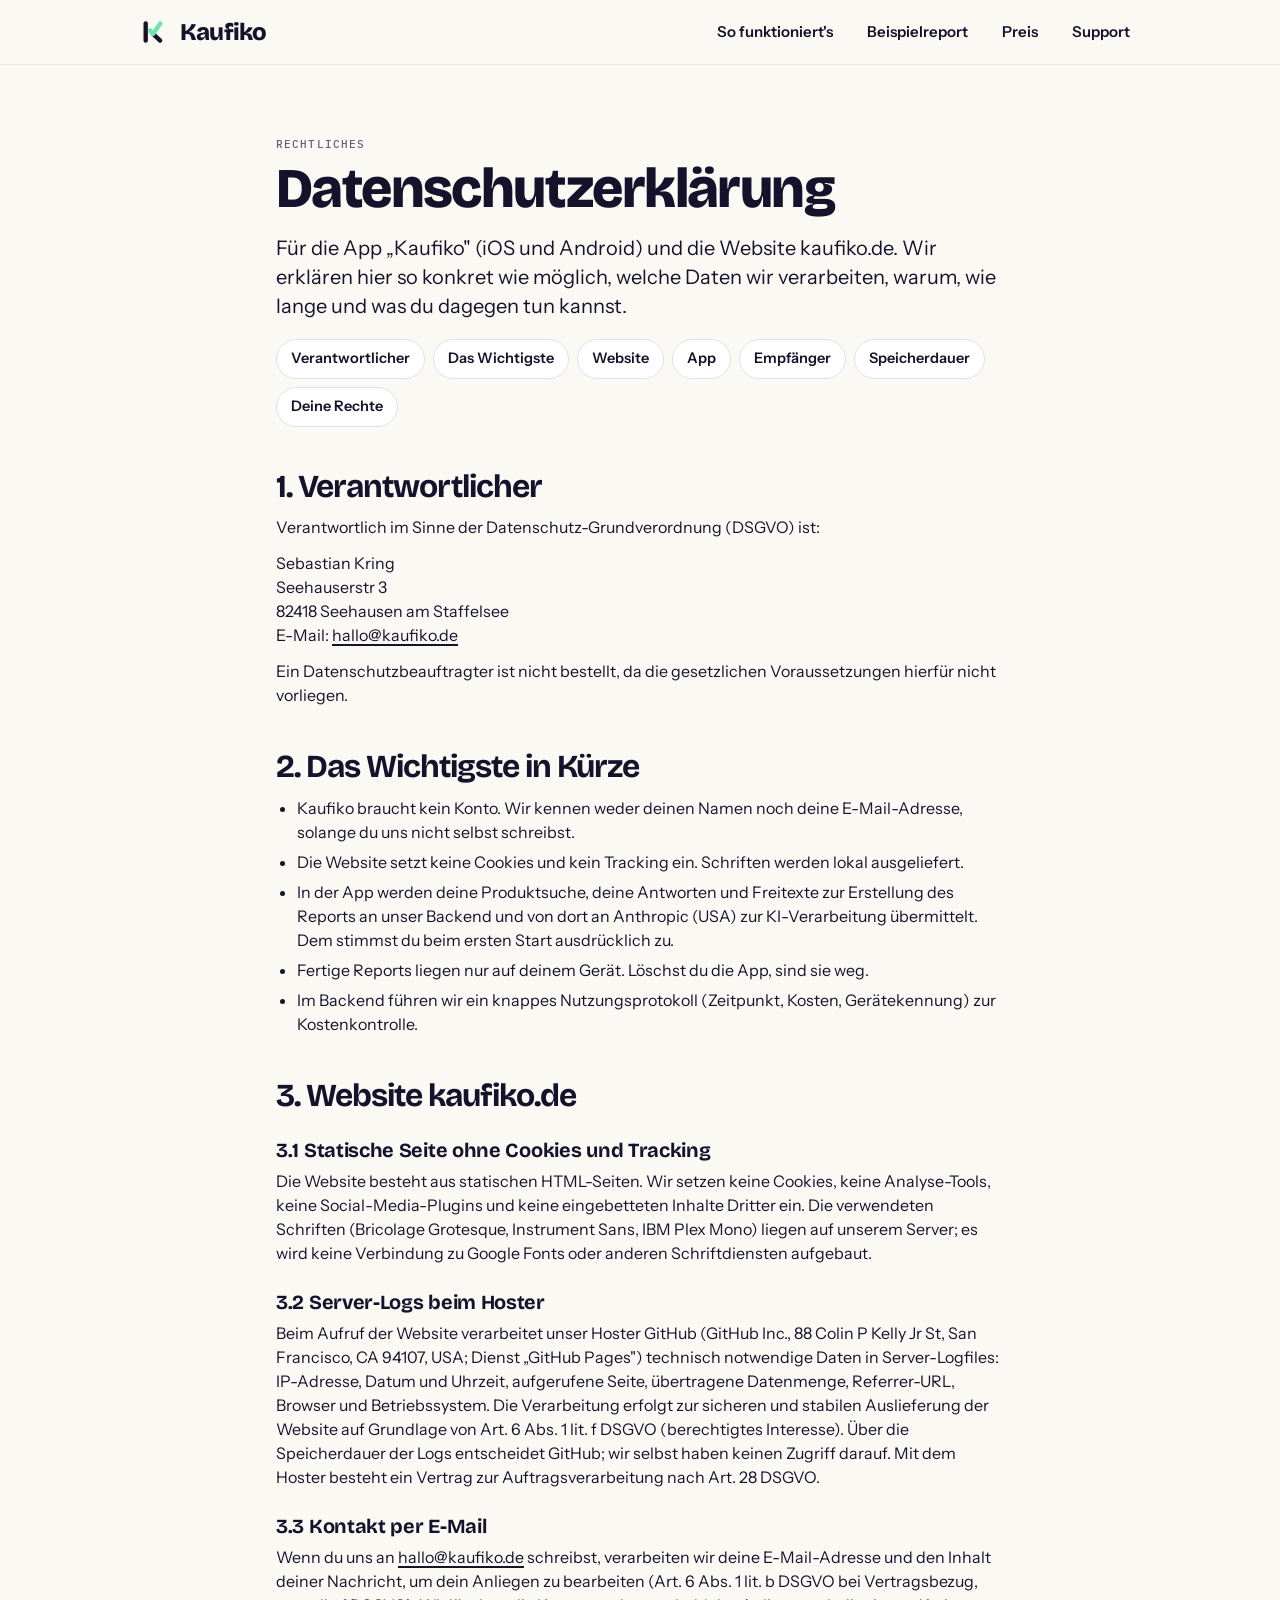
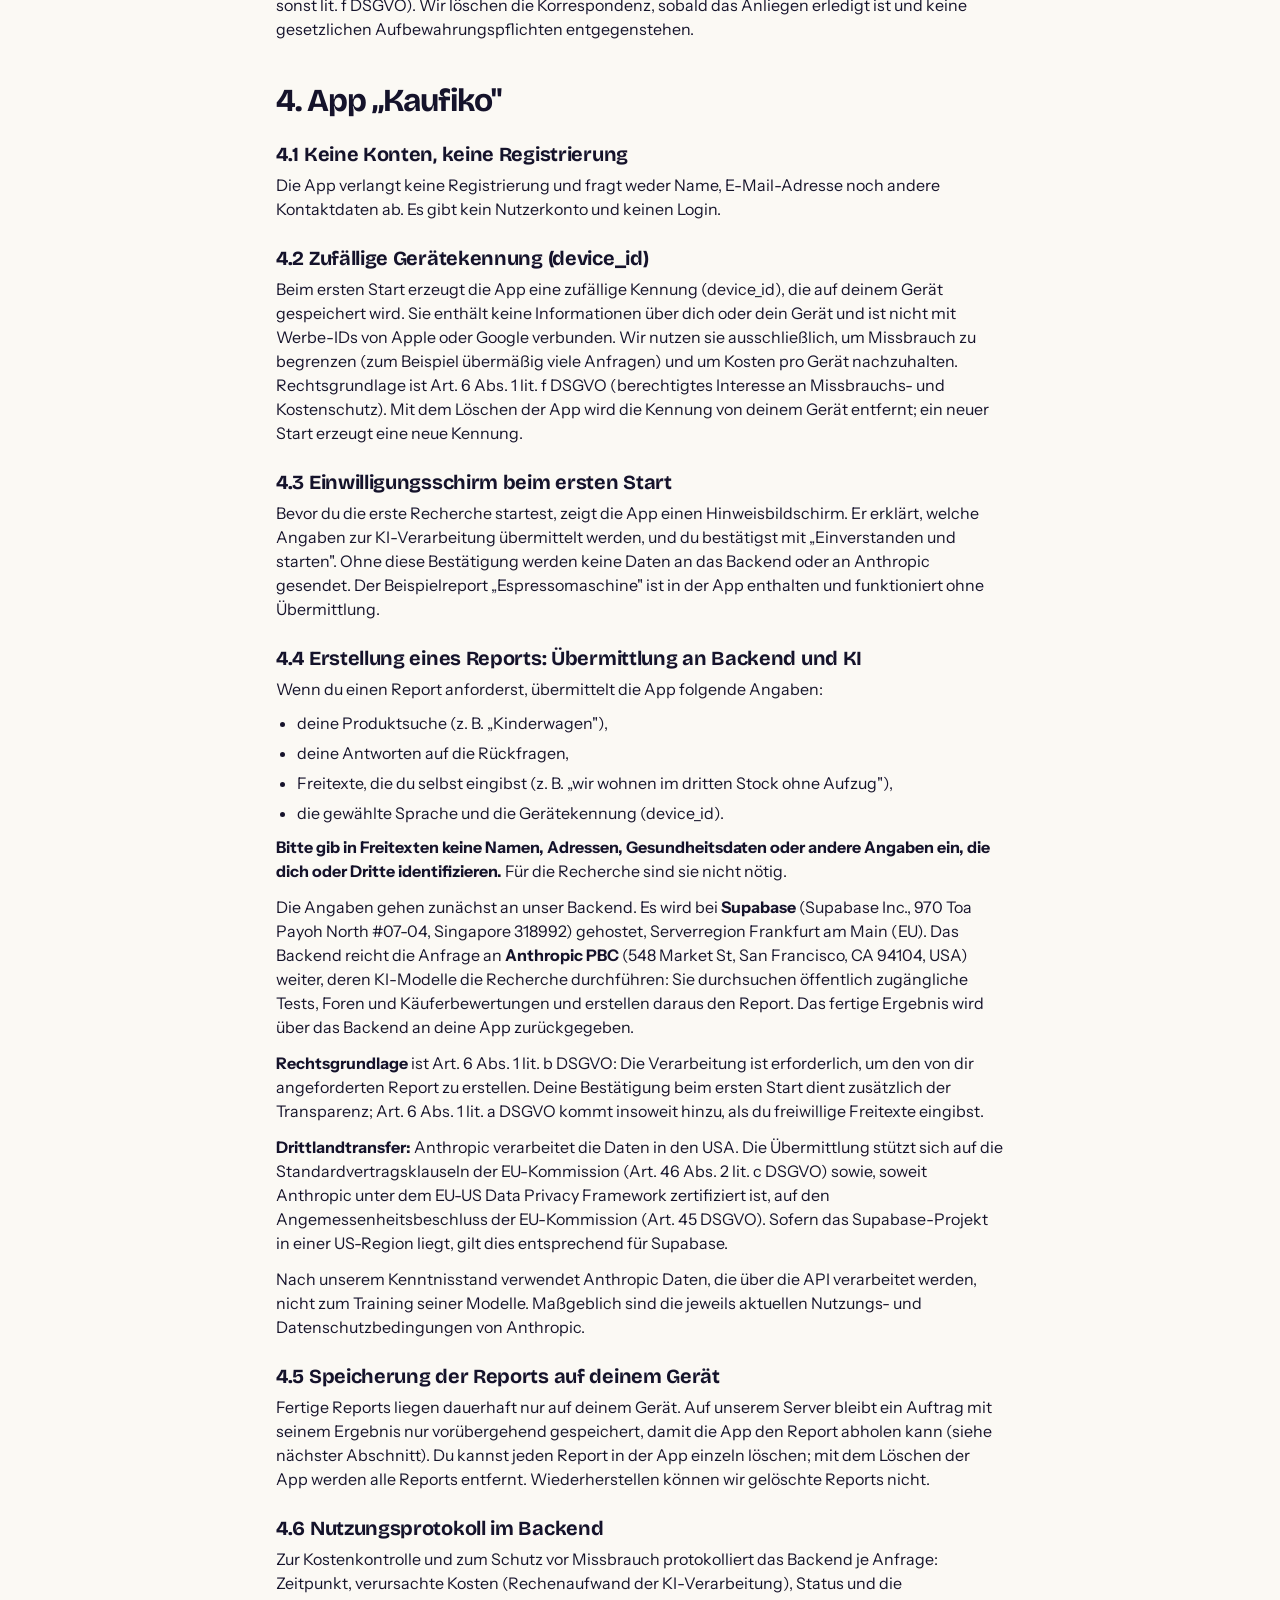
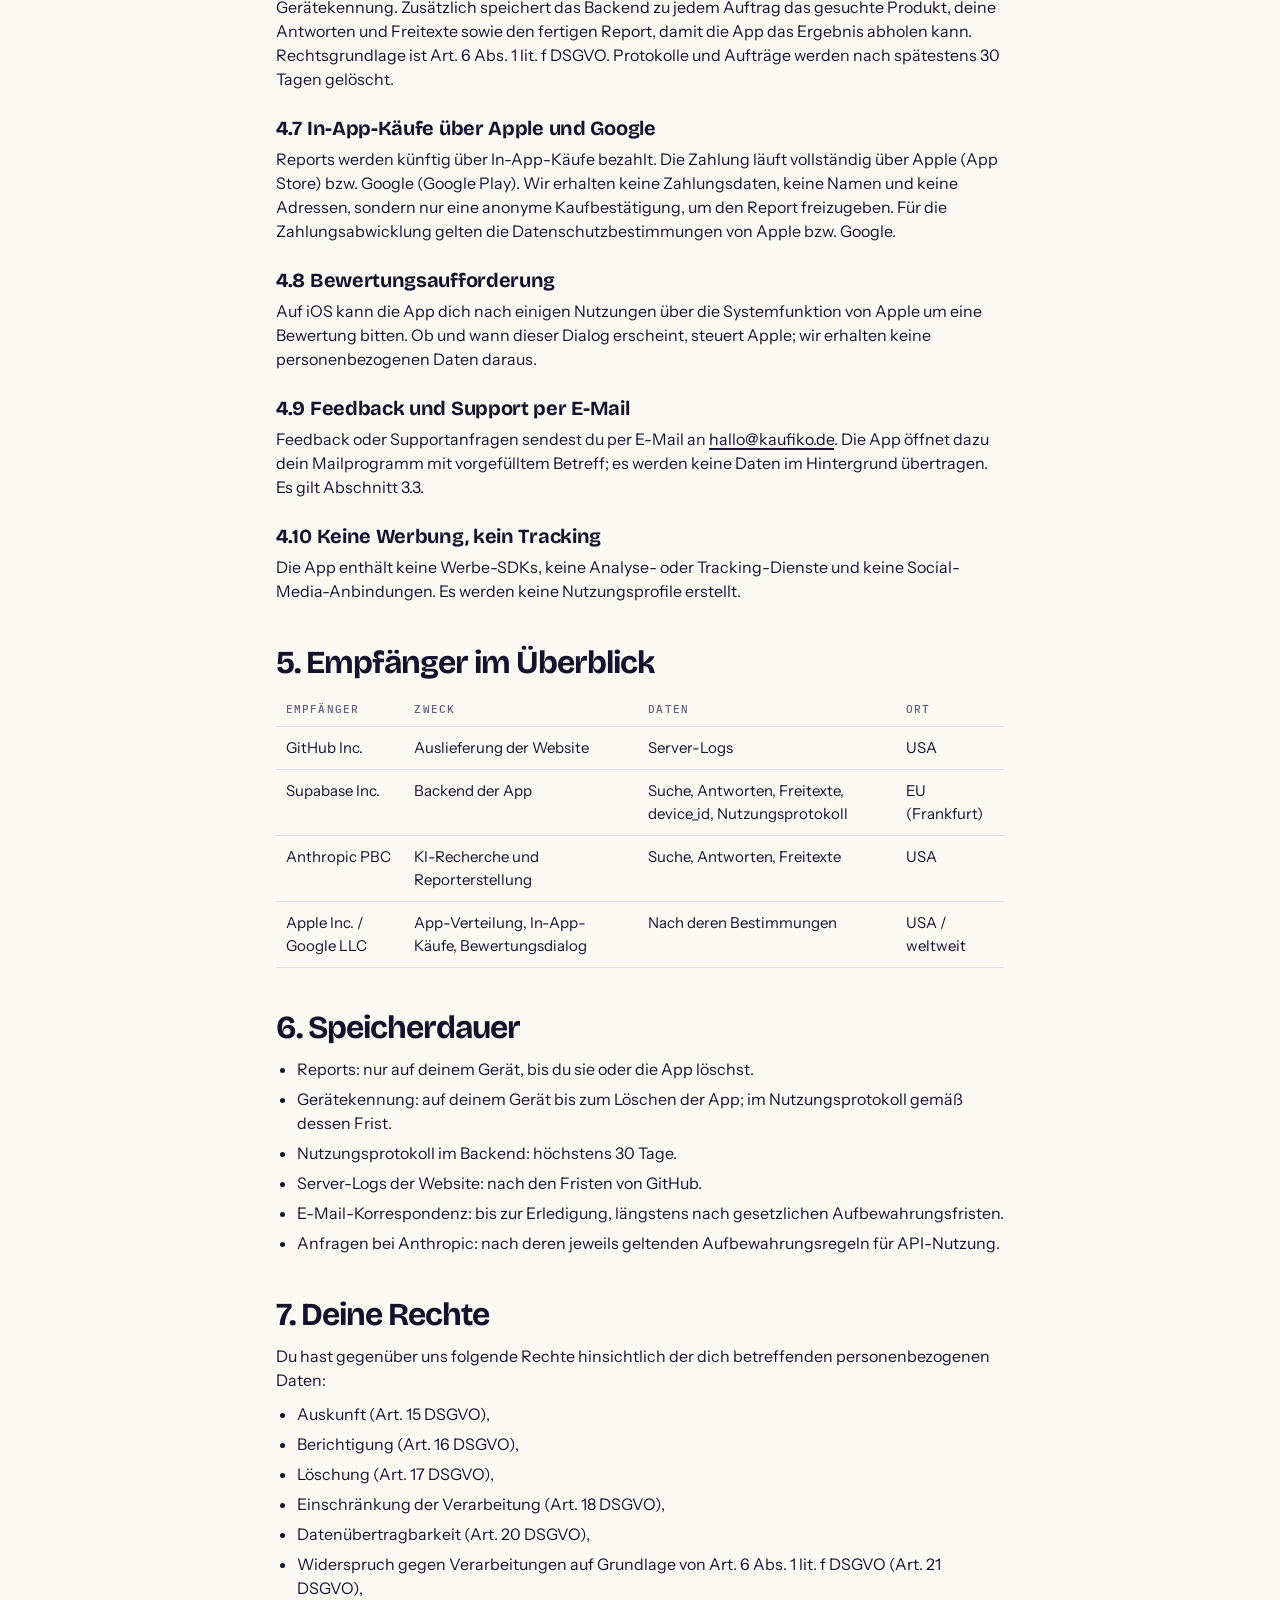
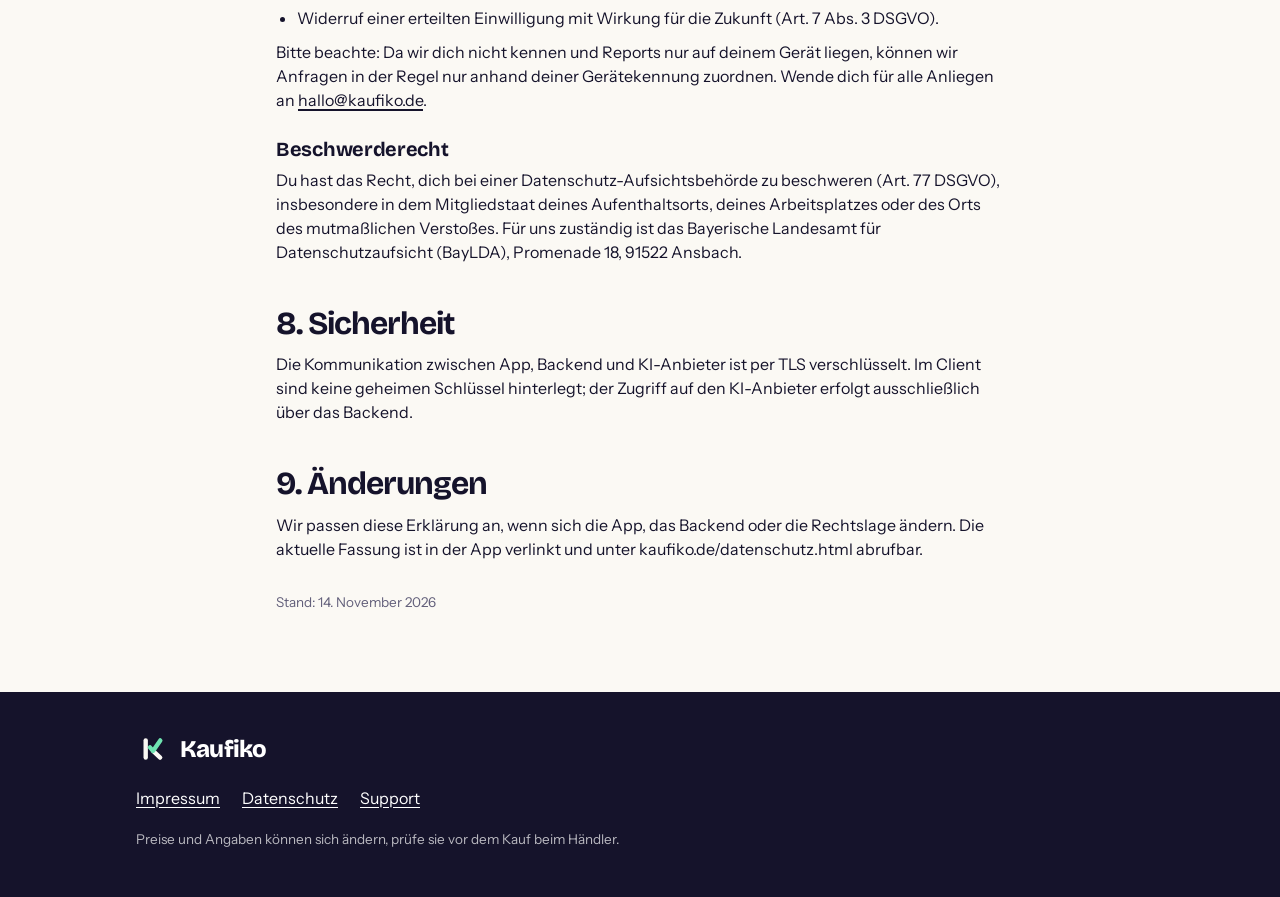
==== datenschutz.html @ 5eed5fea "Kaufiko-Website" ====
<!DOCTYPE html>
<html lang="de">
<head>
<meta charset="utf-8">
<meta name="viewport" content="width=device-width, initial-scale=1">
<title>Datenschutzerklärung – Kaufiko</title>
<meta name="description" content="Datenschutzerklärung für die Kaufiko-App und -Website: Welche Daten verarbeitet werden, wofür, auf welcher Rechtsgrundlage, wie lange, und welche Rechte du hast.">
<meta property="og:type" content="website">
<meta property="og:title" content="Datenschutzerklärung – Kaufiko">
<meta property="og:description" content="Verständlich erklärt: Welche Daten Kaufiko in App und Website verarbeitet und welche Rechte du hast.">
<meta property="og:locale" content="de_DE">
<meta property="og:site_name" content="Kaufiko">
<meta name="theme-color" content="#FBF9F4">
<link rel="stylesheet" href="styles.css">
</head>
<body>

<header class="nav nav-paper" data-open="false">
  <div class="wrap">
    <a class="brand" href="index.html" aria-label="Kaufiko Startseite">
      <svg viewBox="0 0 1024 1024" aria-hidden="true" fill="none" stroke-width="132" stroke-linecap="round" stroke-linejoin="round"><path d="M292 254V770" stroke="#15132B"/><path d="M512 570L728 770" stroke="#15132B"/><path d="M420 462L512 570L732 254" stroke="#6FE3B1"/></svg>
      <span>Kaufiko</span>
    </a>
    <nav aria-label="Hauptnavigation">
      <ul class="nav-links">
        <li><a href="index.html#so-funktionierts">So funktioniert's</a></li>
        <li><a href="index.html#beispielreport">Beispielreport</a></li>
        <li><a href="index.html#preis">Preis</a></li>
        <li><a href="support.html">Support</a></li>
      </ul>
    </nav>
    <button class="nav-toggle" type="button" aria-expanded="false" aria-controls="nav-menu" aria-label="Menü öffnen">
      <svg viewBox="0 0 24 24" fill="none" stroke="currentColor" stroke-width="2.4" stroke-linecap="round" aria-hidden="true"><path d="M4 7h16M4 12h16M4 17h16"/></svg>
    </button>
  </div>
  <div class="nav-menu wrap" id="nav-menu">
    <ul>
      <li><a href="index.html#so-funktionierts">So funktioniert's</a></li>
      <li><a href="index.html#beispielreport">Beispielreport</a></li>
      <li><a href="index.html#preis">Preis</a></li>
      <li><a href="support.html">Support</a></li>
    </ul>
  </div>
</header>

<main class="page">
  <article class="wrap prose">
    <p class="kicker">Rechtliches</p>
    <h1>Datenschutzerklärung</h1>
    <p class="lead">Für die App „Kaufiko" (iOS und Android) und die Website kaufiko.de. Wir erklären hier so konkret wie möglich, welche Daten wir verarbeiten, warum, wie lange und was du dagegen tun kannst.</p>

    <ul class="toc" aria-label="Inhalt">
      <li><a href="#verantwortlicher">Verantwortlicher</a></li>
      <li><a href="#kurz">Das Wichtigste</a></li>
      <li><a href="#website">Website</a></li>
      <li><a href="#app">App</a></li>
      <li><a href="#empfaenger">Empfänger</a></li>
      <li><a href="#speicherdauer">Speicherdauer</a></li>
      <li><a href="#rechte">Deine Rechte</a></li>
    </ul>

    <h2 id="verantwortlicher">1. Verantwortlicher</h2>
    <p>Verantwortlich im Sinne der Datenschutz-Grundverordnung (DSGVO) ist:</p>
    <p>
      Sebastian Kring<br>
      Seehauserstr 3<br>
      82418 Seehausen am Staffelsee<br>
      E-Mail: <a href="mailto:hallo@kaufiko.de">hallo@kaufiko.de</a>
    </p>
    <p>Ein Datenschutzbeauftragter ist nicht bestellt, da die gesetzlichen Voraussetzungen hierfür nicht vorliegen.</p>

    <h2 id="kurz">2. Das Wichtigste in Kürze</h2>
    <ul>
      <li>Kaufiko braucht kein Konto. Wir kennen weder deinen Namen noch deine E-Mail-Adresse, solange du uns nicht selbst schreibst.</li>
      <li>Die Website setzt keine Cookies und kein Tracking ein. Schriften werden lokal ausgeliefert.</li>
      <li>In der App werden deine Produktsuche, deine Antworten und Freitexte zur Erstellung des Reports an unser Backend und von dort an Anthropic (USA) zur KI-Verarbeitung übermittelt. Dem stimmst du beim ersten Start ausdrücklich zu.</li>
      <li>Fertige Reports liegen nur auf deinem Gerät. Löschst du die App, sind sie weg.</li>
      <li>Im Backend führen wir ein knappes Nutzungsprotokoll (Zeitpunkt, Kosten, Gerätekennung) zur Kostenkontrolle.</li>
    </ul>

    <h2 id="website">3. Website kaufiko.de</h2>
    <h3>3.1 Statische Seite ohne Cookies und Tracking</h3>
    <p>Die Website besteht aus statischen HTML-Seiten. Wir setzen keine Cookies, keine Analyse-Tools, keine Social-Media-Plugins und keine eingebetteten Inhalte Dritter ein. Die verwendeten Schriften (Bricolage Grotesque, Instrument Sans, IBM Plex Mono) liegen auf unserem Server; es wird keine Verbindung zu Google Fonts oder anderen Schriftdiensten aufgebaut.</p>

    <h3>3.2 Server-Logs beim Hoster</h3>
    <p>Beim Aufruf der Website verarbeitet unser Hoster GitHub (GitHub Inc., 88 Colin P Kelly Jr St, San Francisco, CA 94107, USA; Dienst „GitHub Pages") technisch notwendige Daten in Server-Logfiles: IP-Adresse, Datum und Uhrzeit, aufgerufene Seite, übertragene Datenmenge, Referrer-URL, Browser und Betriebssystem. Die Verarbeitung erfolgt zur sicheren und stabilen Auslieferung der Website auf Grundlage von Art. 6 Abs. 1 lit. f DSGVO (berechtigtes Interesse). Über die Speicherdauer der Logs entscheidet GitHub; wir selbst haben keinen Zugriff darauf. Mit dem Hoster besteht ein Vertrag zur Auftragsverarbeitung nach Art. 28 DSGVO.</p>

    <h3>3.3 Kontakt per E-Mail</h3>
    <p>Wenn du uns an <a href="mailto:hallo@kaufiko.de">hallo@kaufiko.de</a> schreibst, verarbeiten wir deine E-Mail-Adresse und den Inhalt deiner Nachricht, um dein Anliegen zu bearbeiten (Art. 6 Abs. 1 lit. b DSGVO bei Vertragsbezug, sonst lit. f DSGVO). Wir löschen die Korrespondenz, sobald das Anliegen erledigt ist und keine gesetzlichen Aufbewahrungspflichten entgegenstehen.</p>

    <h2 id="app">4. App „Kaufiko"</h2>
    <h3>4.1 Keine Konten, keine Registrierung</h3>
    <p>Die App verlangt keine Registrierung und fragt weder Name, E-Mail-Adresse noch andere Kontaktdaten ab. Es gibt kein Nutzerkonto und keinen Login.</p>

    <h3>4.2 Zufällige Gerätekennung (device_id)</h3>
    <p>Beim ersten Start erzeugt die App eine zufällige Kennung (device_id), die auf deinem Gerät gespeichert wird. Sie enthält keine Informationen über dich oder dein Gerät und ist nicht mit Werbe-IDs von Apple oder Google verbunden. Wir nutzen sie ausschließlich, um Missbrauch zu begrenzen (zum Beispiel übermäßig viele Anfragen) und um Kosten pro Gerät nachzuhalten. Rechtsgrundlage ist Art. 6 Abs. 1 lit. f DSGVO (berechtigtes Interesse an Missbrauchs- und Kostenschutz). Mit dem Löschen der App wird die Kennung von deinem Gerät entfernt; ein neuer Start erzeugt eine neue Kennung.</p>

    <h3>4.3 Einwilligungsschirm beim ersten Start</h3>
    <p>Bevor du die erste Recherche startest, zeigt die App einen Hinweisbildschirm. Er erklärt, welche Angaben zur KI-Verarbeitung übermittelt werden, und du bestätigst mit „Einverstanden und starten". Ohne diese Bestätigung werden keine Daten an das Backend oder an Anthropic gesendet. Der Beispielreport „Espressomaschine" ist in der App enthalten und funktioniert ohne Übermittlung.</p>

    <h3>4.4 Erstellung eines Reports: Übermittlung an Backend und KI</h3>
    <p>Wenn du einen Report anforderst, übermittelt die App folgende Angaben:</p>
    <ul>
      <li>deine Produktsuche (z. B. „Kinderwagen"),</li>
      <li>deine Antworten auf die Rückfragen,</li>
      <li>Freitexte, die du selbst eingibst (z. B. „wir wohnen im dritten Stock ohne Aufzug"),</li>
      <li>die gewählte Sprache und die Gerätekennung (device_id).</li>
    </ul>
    <p><strong>Bitte gib in Freitexten keine Namen, Adressen, Gesundheitsdaten oder andere Angaben ein, die dich oder Dritte identifizieren.</strong> Für die Recherche sind sie nicht nötig.</p>
    <p>Die Angaben gehen zunächst an unser Backend. Es wird bei <strong>Supabase</strong> (Supabase Inc., 970 Toa Payoh North #07-04, Singapore 318992) gehostet, Serverregion Frankfurt am Main (EU). Das Backend reicht die Anfrage an <strong>Anthropic PBC</strong> (548 Market St, San Francisco, CA 94104, USA) weiter, deren KI-Modelle die Recherche durchführen: Sie durchsuchen öffentlich zugängliche Tests, Foren und Käuferbewertungen und erstellen daraus den Report. Das fertige Ergebnis wird über das Backend an deine App zurückgegeben.</p>
    <p><strong>Rechtsgrundlage</strong> ist Art. 6 Abs. 1 lit. b DSGVO: Die Verarbeitung ist erforderlich, um den von dir angeforderten Report zu erstellen. Deine Bestätigung beim ersten Start dient zusätzlich der Transparenz; Art. 6 Abs. 1 lit. a DSGVO kommt insoweit hinzu, als du freiwillige Freitexte eingibst.</p>
    <p><strong>Drittlandtransfer:</strong> Anthropic verarbeitet die Daten in den USA. Die Übermittlung stützt sich auf die Standardvertragsklauseln der EU-Kommission (Art. 46 Abs. 2 lit. c DSGVO) sowie, soweit Anthropic unter dem EU-US Data Privacy Framework zertifiziert ist, auf den Angemessenheitsbeschluss der EU-Kommission (Art. 45 DSGVO). Sofern das Supabase-Projekt in einer US-Region liegt, gilt dies entsprechend für Supabase.</p>
    <p>Nach unserem Kenntnisstand verwendet Anthropic Daten, die über die API verarbeitet werden, nicht zum Training seiner Modelle. Maßgeblich sind die jeweils aktuellen Nutzungs- und Datenschutzbedingungen von Anthropic.</p>

    <h3>4.5 Speicherung der Reports auf deinem Gerät</h3>
    <p>Fertige Reports liegen dauerhaft nur auf deinem Gerät. Auf unserem Server bleibt ein Auftrag mit seinem Ergebnis nur vorübergehend gespeichert, damit die App den Report abholen kann (siehe nächster Abschnitt). Du kannst jeden Report in der App einzeln löschen; mit dem Löschen der App werden alle Reports entfernt. Wiederherstellen können wir gelöschte Reports nicht.</p>

    <h3>4.6 Nutzungsprotokoll im Backend</h3>
    <p>Zur Kostenkontrolle und zum Schutz vor Missbrauch protokolliert das Backend je Anfrage: Zeitpunkt, verursachte Kosten (Rechenaufwand der KI-Verarbeitung), Status und die Gerätekennung. Zusätzlich speichert das Backend zu jedem Auftrag das gesuchte Produkt, deine Antworten und Freitexte sowie den fertigen Report, damit die App das Ergebnis abholen kann. Rechtsgrundlage ist Art. 6 Abs. 1 lit. f DSGVO. Protokolle und Aufträge werden nach spätestens 30 Tagen gelöscht.</p>

    <h3>4.7 In-App-Käufe über Apple und Google</h3>
    <p>Reports werden künftig über In-App-Käufe bezahlt. Die Zahlung läuft vollständig über Apple (App Store) bzw. Google (Google Play). Wir erhalten keine Zahlungsdaten, keine Namen und keine Adressen, sondern nur eine anonyme Kaufbestätigung, um den Report freizugeben. Für die Zahlungsabwicklung gelten die Datenschutzbestimmungen von Apple bzw. Google.</p>

    <h3>4.8 Bewertungsaufforderung</h3>
    <p>Auf iOS kann die App dich nach einigen Nutzungen über die Systemfunktion von Apple um eine Bewertung bitten. Ob und wann dieser Dialog erscheint, steuert Apple; wir erhalten keine personenbezogenen Daten daraus.</p>

    <h3>4.9 Feedback und Support per E-Mail</h3>
    <p>Feedback oder Supportanfragen sendest du per E-Mail an <a href="mailto:hallo@kaufiko.de">hallo@kaufiko.de</a>. Die App öffnet dazu dein Mailprogramm mit vorgefülltem Betreff; es werden keine Daten im Hintergrund übertragen. Es gilt Abschnitt 3.3.</p>

    <h3>4.10 Keine Werbung, kein Tracking</h3>
    <p>Die App enthält keine Werbe-SDKs, keine Analyse- oder Tracking-Dienste und keine Social-Media-Anbindungen. Es werden keine Nutzungsprofile erstellt.</p>

    <h2 id="empfaenger">5. Empfänger im Überblick</h2>
    <table>
      <thead><tr><th>Empfänger</th><th>Zweck</th><th>Daten</th><th>Ort</th></tr></thead>
      <tbody>
        <tr><td>GitHub Inc.</td><td>Auslieferung der Website</td><td>Server-Logs</td><td>USA</td></tr>
        <tr><td>Supabase Inc.</td><td>Backend der App</td><td>Suche, Antworten, Freitexte, device_id, Nutzungsprotokoll</td><td>EU (Frankfurt)</td></tr>
        <tr><td>Anthropic PBC</td><td>KI-Recherche und Reporterstellung</td><td>Suche, Antworten, Freitexte</td><td>USA</td></tr>
        <tr><td>Apple Inc. / Google LLC</td><td>App-Verteilung, In-App-Käufe, Bewertungsdialog</td><td>Nach deren Bestimmungen</td><td>USA / weltweit</td></tr>
      </tbody>
    </table>

    <h2 id="speicherdauer">6. Speicherdauer</h2>
    <ul>
      <li>Reports: nur auf deinem Gerät, bis du sie oder die App löschst.</li>
      <li>Gerätekennung: auf deinem Gerät bis zum Löschen der App; im Nutzungsprotokoll gemäß dessen Frist.</li>
      <li>Nutzungsprotokoll im Backend: höchstens 30 Tage.</li>
      <li>Server-Logs der Website: nach den Fristen von GitHub.</li>
      <li>E-Mail-Korrespondenz: bis zur Erledigung, längstens nach gesetzlichen Aufbewahrungsfristen.</li>
      <li>Anfragen bei Anthropic: nach deren jeweils geltenden Aufbewahrungsregeln für API-Nutzung.</li>
    </ul>

    <h2 id="rechte">7. Deine Rechte</h2>
    <p>Du hast gegenüber uns folgende Rechte hinsichtlich der dich betreffenden personenbezogenen Daten:</p>
    <ul>
      <li>Auskunft (Art. 15 DSGVO),</li>
      <li>Berichtigung (Art. 16 DSGVO),</li>
      <li>Löschung (Art. 17 DSGVO),</li>
      <li>Einschränkung der Verarbeitung (Art. 18 DSGVO),</li>
      <li>Datenübertragbarkeit (Art. 20 DSGVO),</li>
      <li>Widerspruch gegen Verarbeitungen auf Grundlage von Art. 6 Abs. 1 lit. f DSGVO (Art. 21 DSGVO),</li>
      <li>Widerruf einer erteilten Einwilligung mit Wirkung für die Zukunft (Art. 7 Abs. 3 DSGVO).</li>
    </ul>
    <p>Bitte beachte: Da wir dich nicht kennen und Reports nur auf deinem Gerät liegen, können wir Anfragen in der Regel nur anhand deiner Gerätekennung zuordnen. Wende dich für alle Anliegen an <a href="mailto:hallo@kaufiko.de?subject=Kaufiko%3A%20Datenschutz">hallo@kaufiko.de</a>.</p>

    <h3>Beschwerderecht</h3>
    <p>Du hast das Recht, dich bei einer Datenschutz-Aufsichtsbehörde zu beschweren (Art. 77 DSGVO), insbesondere in dem Mitgliedstaat deines Aufenthaltsorts, deines Arbeitsplatzes oder des Orts des mutmaßlichen Verstoßes. Für uns zuständig ist das Bayerische Landesamt für Datenschutzaufsicht (BayLDA), Promenade 18, 91522 Ansbach.</p>

    <h2>8. Sicherheit</h2>
    <p>Die Kommunikation zwischen App, Backend und KI-Anbieter ist per TLS verschlüsselt. Im Client sind keine geheimen Schlüssel hinterlegt; der Zugriff auf den KI-Anbieter erfolgt ausschließlich über das Backend.</p>

    <h2>9. Änderungen</h2>
    <p>Wir passen diese Erklärung an, wenn sich die App, das Backend oder die Rechtslage ändern. Die aktuelle Fassung ist in der App verlinkt und unter kaufiko.de/datenschutz.html abrufbar.</p>

    <p class="small" style="margin-top:32px">Stand: 14. November 2026</p>
  </article>
</main>

<footer>
  <div class="wrap">
    <a class="brand" href="index.html" aria-label="Kaufiko Startseite">
      <svg viewBox="0 0 1024 1024" aria-hidden="true" fill="none" stroke-width="132" stroke-linecap="round" stroke-linejoin="round"><path d="M292 254V770" stroke="#FBF9F4"/><path d="M512 570L728 770" stroke="#FBF9F4"/><path d="M420 462L512 570L732 254" stroke="#6FE3B1"/></svg>
      <span>Kaufiko</span>
    </a>
    <nav aria-label="Rechtliches und Hilfe">
      <ul>
        <li><a href="impressum.html">Impressum</a></li>
        <li><a href="datenschutz.html">Datenschutz</a></li>
        <li><a href="support.html">Support</a></li>
      </ul>
    </nav>
    <p class="small">Preise und Angaben können sich ändern, prüfe sie vor dem Kauf beim Händler.</p>
  </div>
</footer>

<script src="app.js" defer></script>
</body>
</html>
---- styles.css ----
/* Kaufiko Website. Farben und Typo folgen app/lib/theme.dart und docs/prototyp/template.html. */

@font-face {
  font-family: "Bricolage Grotesque";
  src: url("fonts/BricolageGrotesque-VF.ttf") format("truetype");
  font-weight: 200 800;
  font-display: swap;
}
@font-face {
  font-family: "Instrument Sans";
  src: url("fonts/InstrumentSans-VF.ttf") format("truetype");
  font-weight: 400 700;
  font-display: swap;
}
@font-face {
  font-family: "IBM Plex Mono";
  src: url("fonts/IBMPlexMono-Regular.ttf") format("truetype");
  font-weight: 400;
  font-display: swap;
}
@font-face {
  font-family: "IBM Plex Mono";
  src: url("fonts/IBMPlexMono-Medium.ttf") format("truetype");
  font-weight: 500;
  font-display: swap;
}

:root {
  color-scheme: light;
  --ink: #15132B;
  --paper: #FBF9F4;
  --card: #FFFFFF;
  --muted: #625F7A;
  --line: #E3E0EC;
  --sun: #FFD23F;
  --coral: #FF5C39;
  --blue: #3D4EF5;
  --mint: #6FE3B1;
  --green: #0B7A55;
  --violet: #9A45D6;
  --stage-search: #FFEFB0;
  --stage-questions: #E1E6FF;
  --stage-dark: #15132B;
  --stage-report: #D5F3E4;
  --display: "Bricolage Grotesque", "Arial Narrow", system-ui, sans-serif;
  --sans: "Instrument Sans", system-ui, -apple-system, "Segoe UI", sans-serif;
  --mono: "IBM Plex Mono", ui-monospace, Menlo, monospace;
  --ease: cubic-bezier(.2, .8, .2, 1);
  --spring: cubic-bezier(.34, 1.56, .64, 1);
  --r-card: 20px;
  --r-field: 18px;
  --max: 1040px;
  --gutter: 16px;
}

* { box-sizing: border-box; margin: 0; padding: 0; }
html { scroll-behavior: smooth; -webkit-text-size-adjust: 100%; }
html, body { overflow-x: hidden; }
body {
  background: var(--paper);
  color: var(--ink);
  font: 16px/1.5 var(--sans);
  min-height: 100%;
}
img, svg { display: block; max-width: 100%; }
a { color: inherit; }
button, input { font: inherit; color: inherit; }
:focus-visible { outline: 3px solid var(--blue); outline-offset: 3px; border-radius: 6px; }
.dark :focus-visible { outline-color: var(--sun); }

.wrap { width: 100%; max-width: var(--max); margin: 0 auto; padding-left: var(--gutter); padding-right: var(--gutter); }

/* Typo */
h1, h2, h3, .display { font-family: var(--display); font-weight: 700; letter-spacing: -.5px; text-wrap: balance; }
h1 { font-size: clamp(36px, 8vw, 76px); line-height: .96; font-weight: 800; letter-spacing: -1.6px; }
h2 { font-size: clamp(30px, 5vw, 46px); line-height: 1.02; letter-spacing: -1px; }
h3 { font-size: clamp(22px, 3vw, 27px); line-height: 1.1; letter-spacing: -.3px; }
.lead { font-size: clamp(17px, 2vw, 20px); line-height: 1.45; max-width: 36em; }
p { max-width: 62ch; }
.small { font-size: 13.5px; line-height: 1.4; color: var(--muted); }
.label, .kicker {
  font: 500 11px/1.4 var(--mono);
  letter-spacing: 1.1px;
  text-transform: uppercase;
  color: var(--muted);
}
.num { font-family: var(--mono); font-weight: 500; font-variant-numeric: tabular-nums; }
.dark { color: #fff; }
.dark .label, .dark .kicker, .dark .small { color: rgba(255, 255, 255, .7); }
.dark p { color: rgba(255, 255, 255, .88); }

.pill-word {
  display: inline-block;
  background: var(--ink);
  color: var(--sun);
  padding: 0 .22em .06em;
  border-radius: .28em;
  transform: rotate(-2deg);
  white-space: nowrap;
}

/* Knöpfe */
.btn {
  display: inline-flex;
  align-items: center;
  justify-content: center;
  gap: 10px;
  min-height: 56px;
  padding: 0 24px;
  border-radius: var(--r-field);
  background: var(--ink);
  color: #fff;
  font-weight: 600;
  font-size: 16.5px;
  text-decoration: none;
  border: 0;
  cursor: pointer;
  transition: transform .15s var(--ease), background .15s;
}
.btn:hover { background: #26234a; }
.btn:active { transform: scale(.98); }
.btn.ghost { background: transparent; color: var(--ink); box-shadow: inset 0 0 0 2px var(--ink); }
.btn.ghost:hover { background: rgba(21, 19, 43, .06); }
.dark .btn { background: #fff; color: var(--ink); }
.dark .btn:hover { background: var(--sun); }
.dark .btn.ghost { background: transparent; color: #fff; box-shadow: inset 0 0 0 2px #fff; }
.dark .btn.ghost:hover { background: rgba(255, 255, 255, .1); }

.store {
  display: inline-grid;
  grid-template-columns: auto 1fr;
  align-items: center;
  column-gap: 12px;
  min-height: 56px;
  padding: 8px 22px 8px 16px;
  border-radius: var(--r-field);
  background: var(--ink);
  color: #fff;
  text-decoration: none;
  text-align: left;
  transition: transform .15s var(--ease);
}
.store:hover { background: #26234a; }
.store:active { transform: scale(.98); }
.store svg { width: 26px; height: 26px; grid-row: 1 / span 2; }
.store .store-sub { font: 500 11px/1.2 var(--mono); letter-spacing: 1.1px; text-transform: uppercase; color: rgba(255, 255, 255, .72); }
.store .store-main { font-weight: 600; font-size: 16.5px; line-height: 1.25; }
.store-row { display: flex; flex-wrap: wrap; gap: 12px; }

/* Nav */
.nav {
  position: sticky;
  top: 0;
  z-index: 10;
  background: rgba(255, 239, 176, .92);
  backdrop-filter: blur(10px);
  -webkit-backdrop-filter: blur(10px);
  border-bottom: 1px solid rgba(21, 19, 43, .08);
}
.nav-paper { background: rgba(251, 249, 244, .94); }
.nav .wrap { display: flex; align-items: center; justify-content: space-between; gap: 16px; min-height: 64px; }
.brand { display: inline-flex; align-items: center; gap: 10px; text-decoration: none; font: 800 24px/1 var(--display); letter-spacing: -.8px; }
.brand svg { width: 34px; height: 34px; }
.nav-links { display: none; gap: 6px; list-style: none; }
.nav-links a { display: inline-block; padding: 10px 14px; border-radius: 999px; font-weight: 600; font-size: 15px; text-decoration: none; }
.nav-links a:hover { background: rgba(21, 19, 43, .08); }
.nav-toggle {
  display: inline-grid; place-items: center;
  width: 44px; height: 44px; border-radius: 12px; border: 2px solid var(--ink); background: transparent; cursor: pointer;
}
.nav-toggle svg { width: 22px; height: 22px; }
.nav .nav-menu { display: none; padding: 0 0 14px; }
.nav-menu ul { list-style: none; display: grid; gap: 4px; }
.nav-menu a { display: block; padding: 12px 14px; border-radius: 14px; font-weight: 600; text-decoration: none; }
.nav-menu a:hover { background: rgba(21, 19, 43, .08); }
.nav[data-open="true"] .nav-menu { display: block; }
.nav .nav-menu ul { display: grid; }
@media (min-width: 760px) {
  .nav-links { display: flex; }
  .nav-toggle, .nav-menu { display: none !important; }
}

/* Bühnen */
.stage { padding: clamp(56px, 9vw, 112px) 0; }
.stage-search { background: var(--stage-search); }
.stage-questions { background: var(--stage-questions); }
.stage-dark { background: var(--stage-dark); }
.stage-report { background: var(--stage-report); }
.stage-paper { background: var(--paper); }
.section-head { margin-bottom: clamp(28px, 4vw, 48px); display: grid; gap: 14px; }
.section-head .kicker { color: var(--ink); opacity: .72; }
.dark .section-head .kicker { color: #fff; }

/* Hero */
.hero { padding-top: clamp(40px, 7vw, 88px); }
.hero .wrap { display: grid; gap: 36px; align-items: center; }
.hero-copy { display: grid; gap: 22px; }
.hero-copy .lead { max-width: 32em; }
.hero-art { display: grid; place-items: center; }
.sig-hero { width: min(72vw, 360px); height: auto; color: var(--ink); }
.hero-note { display: flex; flex-wrap: wrap; gap: 8px 14px; align-items: center; }
.hero-note .dot { width: 8px; height: 8px; border-radius: 50%; background: var(--ink); }
@media (min-width: 860px) {
  .hero .wrap { grid-template-columns: 1.15fr .85fr; gap: 48px; }
}

/* Karten */
.card { background: var(--card); border-radius: var(--r-card); padding: 22px; }
.grid-2 { display: grid; gap: 16px; }
.grid-3 { display: grid; gap: 16px; }
@media (min-width: 680px) {
  .grid-2 { grid-template-columns: 1fr 1fr; }
  .grid-3 { grid-template-columns: repeat(3, 1fr); }
}

.steps { display: grid; gap: 16px; counter-reset: step; }
@media (min-width: 680px) { .steps { grid-template-columns: 1fr 1fr; } }
.step {
  border-radius: 22px;
  padding: 26px 24px 28px;
  display: grid;
  gap: 14px;
  align-content: start;
  min-height: 260px;
  position: relative;
}
.step .kicker { color: inherit; opacity: .75; }
.step h3 { max-width: 16em; }
.step p { font-size: 16px; }
.step-1 { background: var(--stage-search); color: var(--ink); }
.step-2 { background: var(--stage-questions); color: var(--ink); }
.step-3 { background: var(--stage-dark); color: #fff; }
.step-3 p { color: rgba(255, 255, 255, .86); }
.step-4 { background: var(--stage-report); color: var(--ink); }
.step-icon { width: 44px; height: 44px; margin-top: 6px; }

/* Report */
.pcards { display: grid; gap: 14px; }
.pcard {
  background: var(--card);
  border-radius: 22px;
  padding: 18px 18px 16px;
  display: grid;
  grid-template-columns: 1fr 72px;
  gap: 8px 14px;
  align-items: center;
}
.pcard.first { box-shadow: inset 0 0 0 3px var(--ink); }
.pcard .rank {
  display: inline-grid; place-items: center;
  width: 28px; height: 28px; border-radius: 50%;
  background: var(--line); font: 500 13px var(--mono);
}
.pcard.first .rank { background: var(--ink); color: var(--sun); }
.pcard .toprow { display: flex; align-items: center; gap: 10px; flex-wrap: wrap; }
.best { background: var(--sun); border-radius: 999px; padding: 4px 10px; color: var(--ink); }
.pcard .name { font-weight: 600; font-size: 17.5px; line-height: 1.25; }
.pcard .sig { width: 72px; height: 72px; grid-column: 2; grid-row: 1 / span 3; color: var(--ink); }
.matchrow { display: flex; align-items: center; gap: 12px; }
.bar { flex: 1; height: 10px; border-radius: 5px; background: var(--line); overflow: hidden; }
.bar i { display: block; height: 100%; border-radius: 5px; background: var(--c, var(--ink)); width: var(--w, 0%); transition: width .9s var(--ease); }
.match { font: 500 22px var(--mono); min-width: 64px; text-align: right; font-variant-numeric: tabular-nums; }
.report-grid { display: grid; gap: 32px; align-items: start; }
@media (min-width: 900px) { .report-grid { grid-template-columns: 1fr 1fr; gap: 48px; } }
.feature-list { list-style: none; display: grid; gap: 18px; }
.feature-list li { display: grid; grid-template-columns: 34px 1fr; gap: 14px; align-items: start; }
.feature-list .mark {
  display: grid; place-items: center; width: 34px; height: 34px; border-radius: 10px;
  background: var(--ink); color: var(--sun); font: 500 12px var(--mono);
}
.feature-list strong { display: block; font-weight: 600; margin-bottom: 2px; }
.feature-list p { font-size: 15.5px; color: var(--muted); }
.legend { display: flex; flex-wrap: wrap; gap: 8px 16px; margin-top: 4px; }
.legend span { display: inline-flex; align-items: center; gap: 6px; font: 500 11px var(--mono); letter-spacing: 1.1px; text-transform: uppercase; }
.legend i { width: 14px; height: 6px; border-radius: 3px; background: var(--c); display: inline-block; }

/* Unabhängig */
.pledge { display: grid; gap: 16px; }
@media (min-width: 680px) { .pledge { grid-template-columns: repeat(2, 1fr); } }
@media (min-width: 980px) { .pledge { grid-template-columns: repeat(4, 1fr); } }
.pledge .card { display: grid; gap: 10px; align-content: start; border: 1px solid var(--line); }
.pledge .tag { display: inline-grid; place-items: center; width: 40px; height: 40px; border-radius: 12px; font: 700 18px var(--display); }
.tag-coral { background: var(--coral); color: #fff; }
.tag-blue { background: var(--blue); color: #fff; }
.tag-green { background: var(--green); color: #fff; }
.tag-violet { background: var(--violet); color: #fff; }

/* Preis */
.price-box {
  background: var(--card);
  border-radius: 26px;
  padding: clamp(26px, 4vw, 44px);
  display: grid;
  gap: 18px;
  max-width: 640px;
}
.price-big { font: 800 clamp(34px, 6vw, 56px)/1 var(--display); letter-spacing: -1.6px; }
.price-box ul { list-style: none; display: grid; gap: 10px; }
.price-box li { display: flex; gap: 10px; align-items: flex-start; }
.price-box li::before { content: ""; flex: none; width: 10px; height: 10px; margin-top: 7px; border-radius: 50%; background: var(--blue); }
.price-box li:nth-child(2)::before { background: var(--coral); }
.price-box li:nth-child(3)::before { background: var(--green); }
.price-box li:nth-child(4)::before { background: var(--violet); }

/* FAQ */
.faq { display: grid; gap: 10px; max-width: 780px; }
.faq details { background: var(--card); border-radius: 18px; border: 1px solid var(--line); }
.faq summary {
  list-style: none; cursor: pointer;
  display: flex; justify-content: space-between; align-items: center; gap: 14px;
  padding: 18px 20px; font-weight: 600; font-size: 17px;
}
.faq summary::-webkit-details-marker { display: none; }
.faq summary::after {
  content: "+"; flex: none; display: grid; place-items: center;
  width: 28px; height: 28px; border-radius: 50%; background: var(--ink); color: var(--sun);
  font: 500 16px var(--mono); transition: transform .2s var(--ease);
}
.faq details[open] summary::after { content: "–"; }
.faq .answer { padding: 0 20px 20px; color: var(--muted); }
.faq .answer p + p { margin-top: 8px; }

/* Footer */
footer { background: var(--ink); color: #fff; padding: 40px 0 48px; }
footer .wrap { display: grid; gap: 20px; }
footer nav ul { list-style: none; display: flex; flex-wrap: wrap; gap: 6px 22px; }
footer a { color: #fff; text-decoration: underline; text-underline-offset: 3px; }
footer a:hover { color: var(--sun); }
footer .small { color: rgba(255, 255, 255, .7); max-width: 60ch; }
footer .brand { color: #fff; }

/* Unterseiten */
.page { padding: clamp(40px, 6vw, 72px) 0 80px; }
.page .wrap { max-width: 760px; }
.prose h1 { font-size: clamp(36px, 6vw, 56px); margin-bottom: 18px; }
.prose h2 { font-size: clamp(24px, 3.4vw, 32px); margin: 44px 0 12px; }
.prose h3 { font-size: 20px; margin: 26px 0 8px; }
.prose p, .prose li { max-width: 68ch; }
.prose p + p { margin-top: 12px; }
.prose ul, .prose ol { padding-left: 1.3em; margin: 10px 0; display: grid; gap: 6px; }
.prose a { text-decoration: underline; text-underline-offset: 3px; text-decoration-thickness: 1.5px; }
.prose a:hover { color: var(--blue); }
.prose .lead { margin-bottom: 12px; }
.prose .kicker { margin-bottom: 10px; }
.placeholder {
  background: var(--sun);
  color: var(--ink);
  border-radius: 6px;
  padding: 0 5px;
  font: 500 .9em var(--mono);
  letter-spacing: .2px;
}
.callout { background: var(--card); border: 1px solid var(--line); border-radius: 18px; padding: 18px 20px; margin: 18px 0; }
.callout.sun { background: var(--stage-search); border-color: transparent; }
.callout.lilac { background: var(--stage-questions); border-color: transparent; }
.callout.mint { background: var(--stage-report); border-color: transparent; }
.callout p { max-width: none; }
.btn-row { display: flex; flex-wrap: wrap; gap: 12px; margin: 18px 0 8px; }
.prose .toc { list-style: none; padding: 0; display: flex; flex-wrap: wrap; gap: 8px; margin: 18px 0 0; }
.toc a { display: inline-block; padding: 8px 14px; border-radius: 999px; background: var(--card); border: 1px solid var(--line); text-decoration: none; font-weight: 600; font-size: 14.5px; }
.toc a:hover { border-color: var(--ink); }
.prose table { border-collapse: collapse; width: 100%; margin: 12px 0; font-size: 15px; }
.prose th, .prose td { text-align: left; padding: 10px 10px; border-bottom: 1px solid var(--line); vertical-align: top; }
.prose th { font: 500 11px var(--mono); letter-spacing: 1.1px; text-transform: uppercase; color: var(--muted); }

/* Einlaufen beim Scrollen */
.reveal { opacity: 0; transform: translateY(18px); transition: opacity .6s var(--ease), transform .6s var(--ease); }
.reveal.in { opacity: 1; transform: none; }
.sig .ray { transform-origin: 100px 100px; }
.js .sig-hero .ray { transform: scale(0); transition: transform .7s var(--spring); }
.js .sig-hero.in .ray { transform: scale(1); }
.js .sig-hero.in .ray:nth-child(8) { transition-delay: .06s; }
.js .sig-hero.in .ray:nth-child(9) { transition-delay: .12s; }
.js .sig-hero.in .ray:nth-child(10) { transition-delay: .18s; }
.js .sig-hero.in .ray:nth-child(11) { transition-delay: .24s; }
.js .bar i { width: 0; }
.js .in .bar i, .js .bar.in i { width: var(--w); }

@media (prefers-reduced-motion: reduce) {
  html { scroll-behavior: auto; }
  .reveal, .js .sig-hero .ray, .js .bar i { transition: none; opacity: 1; transform: none; width: var(--w); }
  .reveal { opacity: 1; }
}
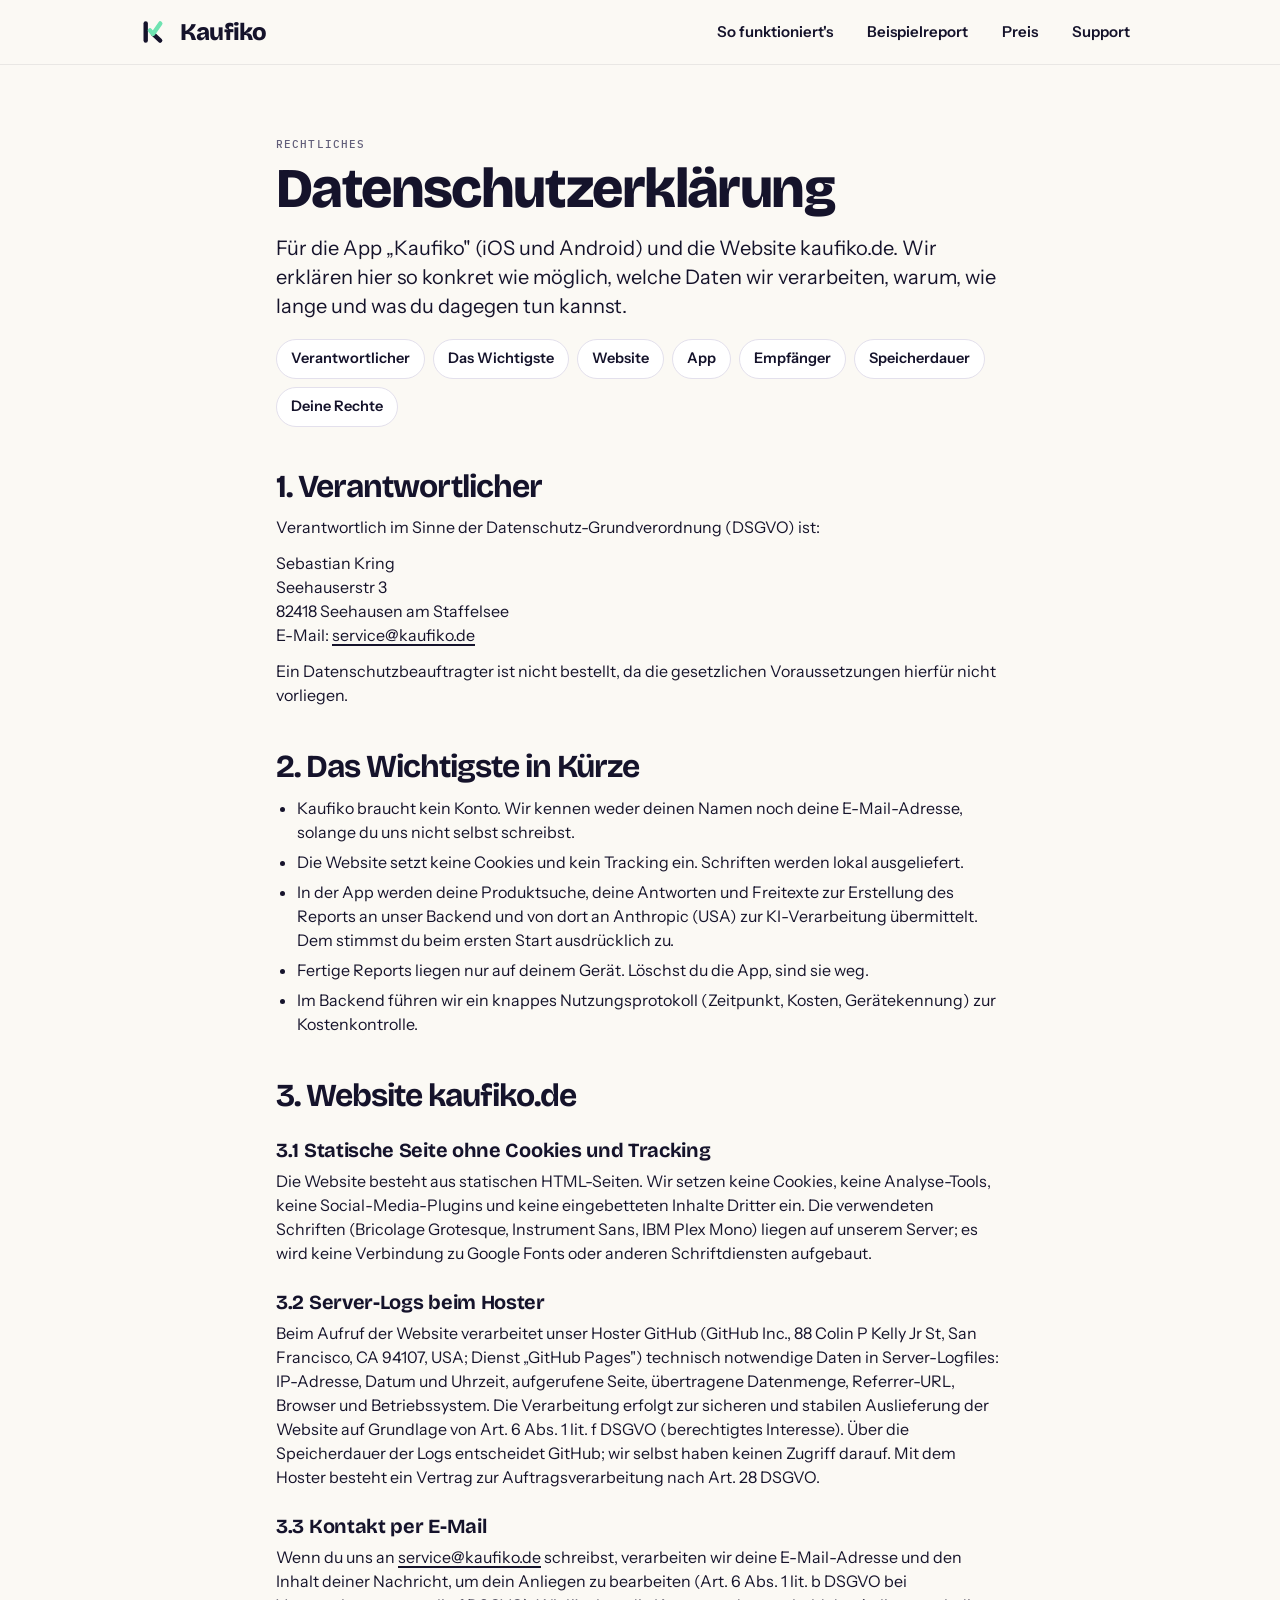
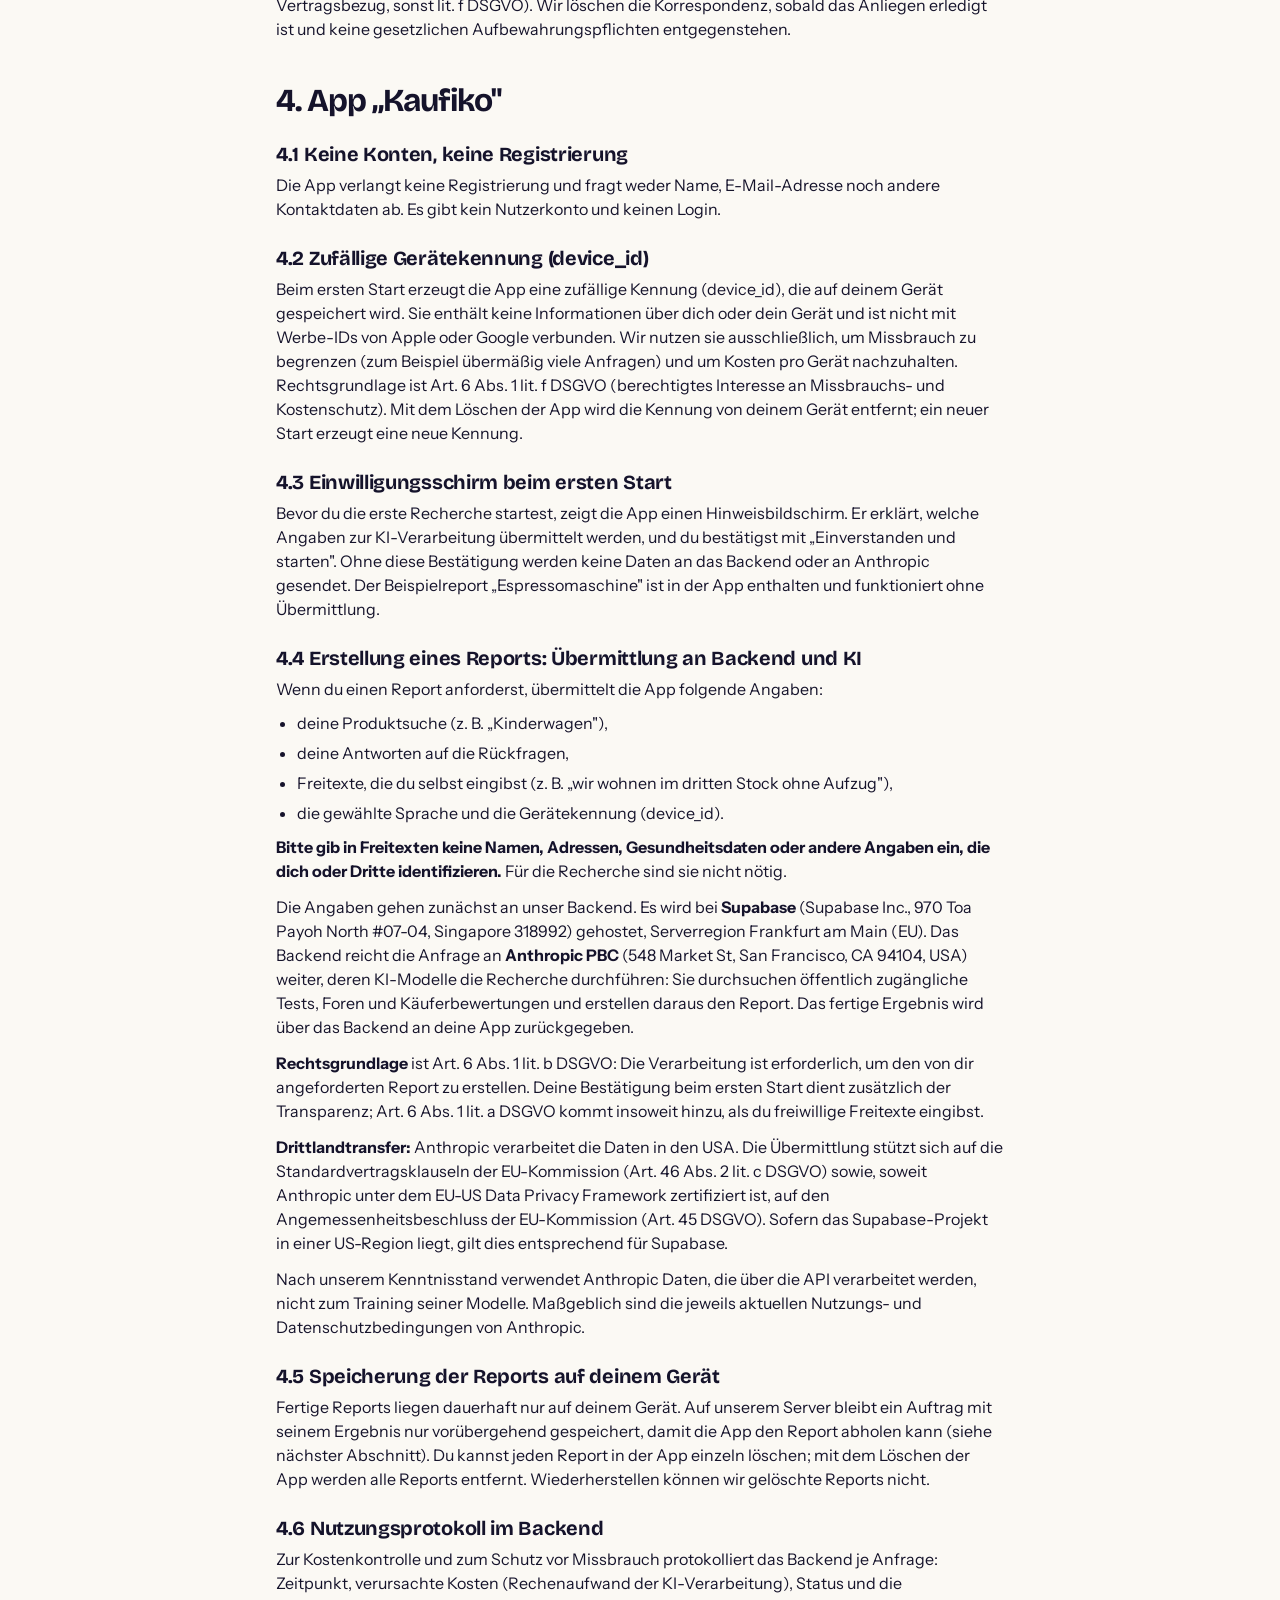
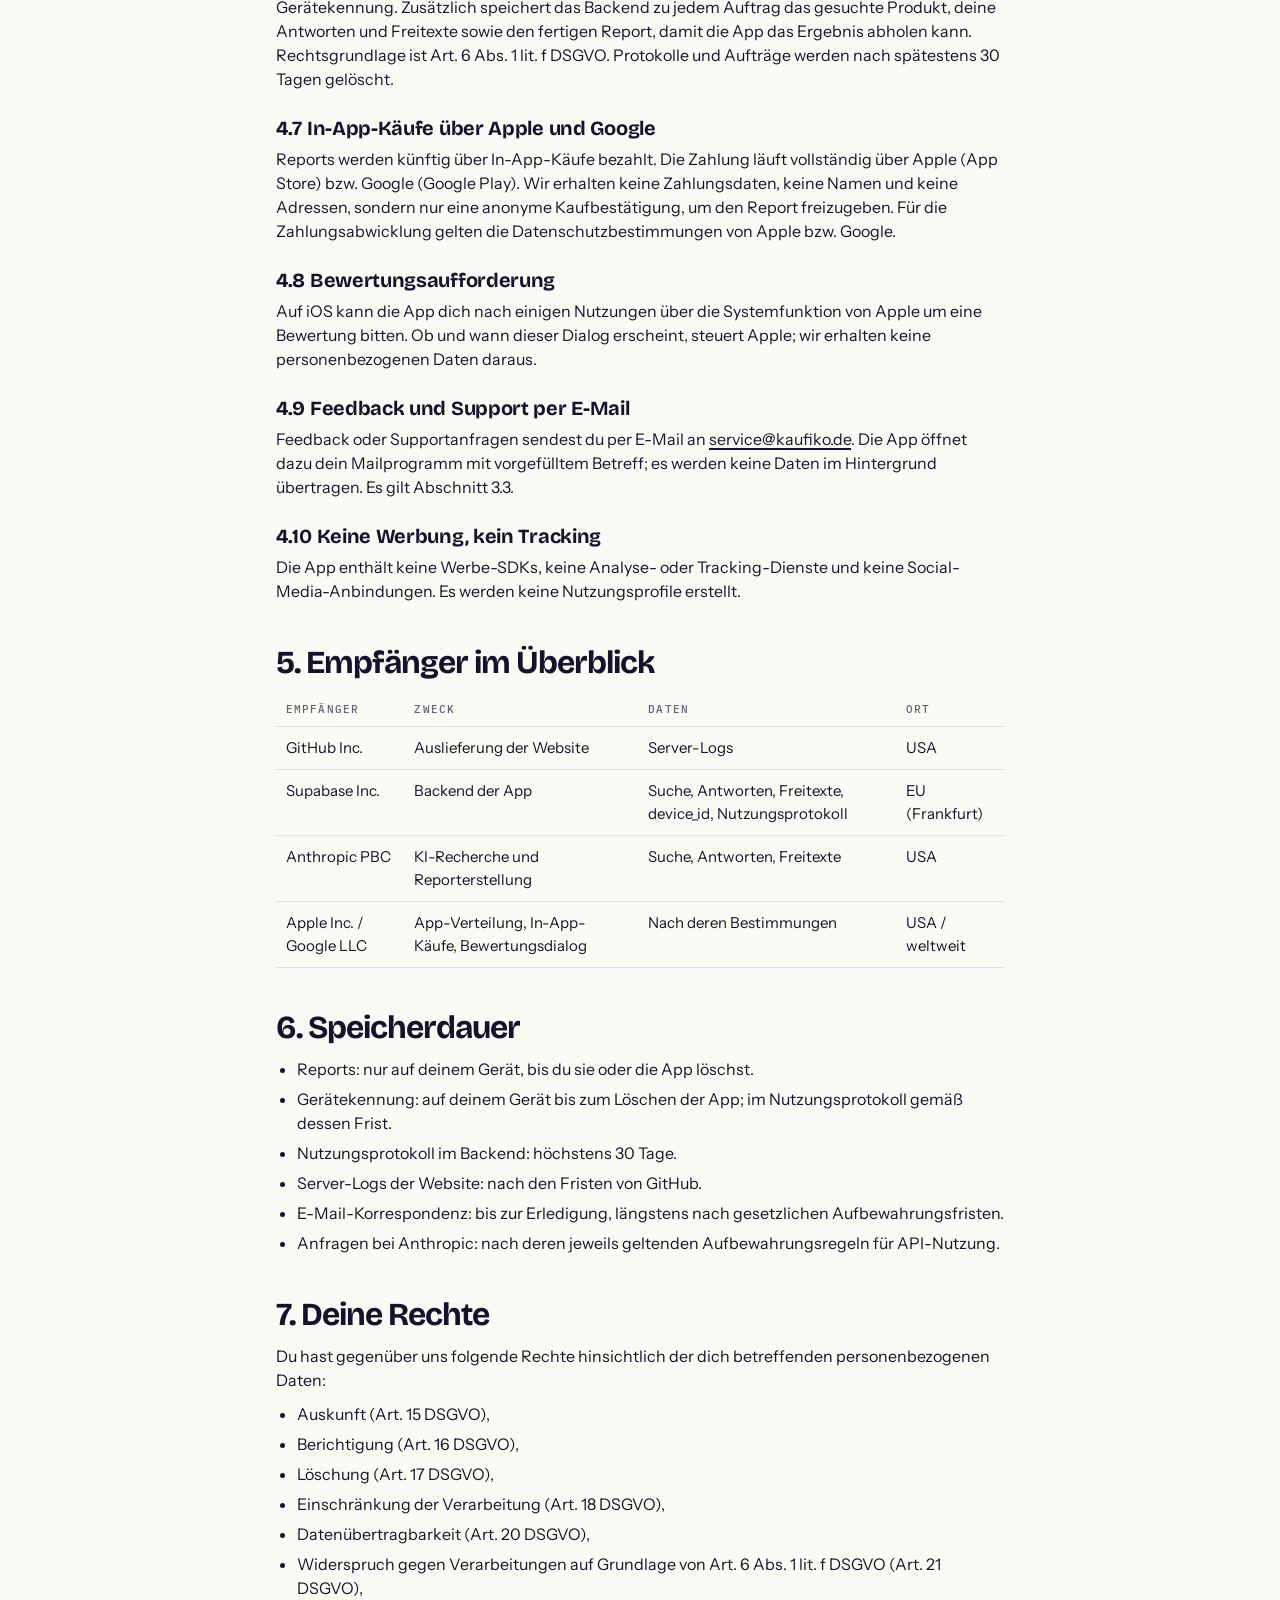
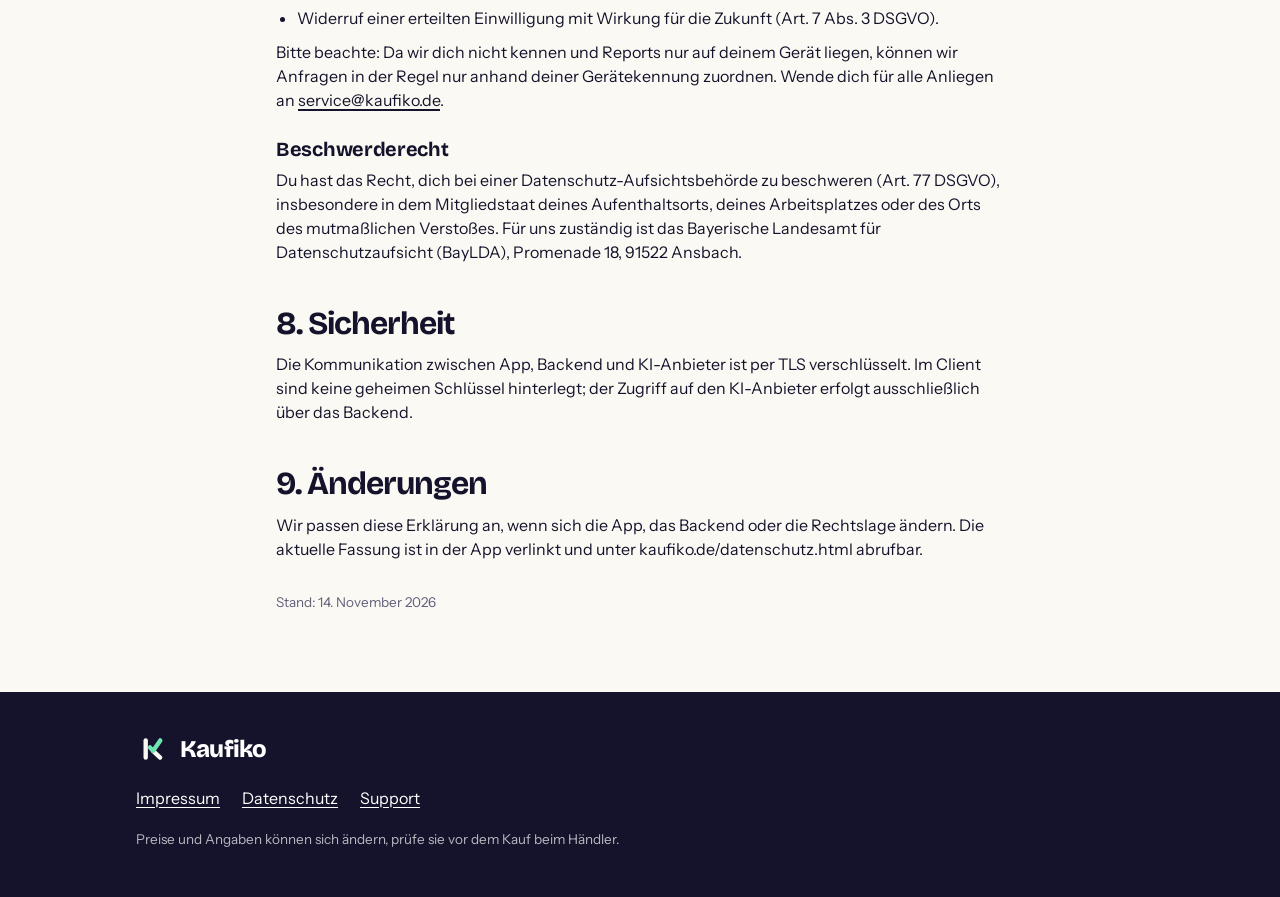
==== commit ed112995: "Kontaktadresse service@kaufiko.de" ====
--- a/datenschutz.html
+++ b/datenschutz.html
@@ -65,7 +65,7 @@
       Sebastian Kring<br>
       Seehauserstr 3<br>
       82418 Seehausen am Staffelsee<br>
-      E-Mail: <a href="mailto:hallo@kaufiko.de">hallo@kaufiko.de</a>
+      E-Mail: <a href="mailto:service@kaufiko.de">service@kaufiko.de</a>
     </p>
     <p>Ein Datenschutzbeauftragter ist nicht bestellt, da die gesetzlichen Voraussetzungen hierfür nicht vorliegen.</p>
 
@@ -86,7 +86,7 @@
     <p>Beim Aufruf der Website verarbeitet unser Hoster GitHub (GitHub Inc., 88 Colin P Kelly Jr St, San Francisco, CA 94107, USA; Dienst „GitHub Pages") technisch notwendige Daten in Server-Logfiles: IP-Adresse, Datum und Uhrzeit, aufgerufene Seite, übertragene Datenmenge, Referrer-URL, Browser und Betriebssystem. Die Verarbeitung erfolgt zur sicheren und stabilen Auslieferung der Website auf Grundlage von Art. 6 Abs. 1 lit. f DSGVO (berechtigtes Interesse). Über die Speicherdauer der Logs entscheidet GitHub; wir selbst haben keinen Zugriff darauf. Mit dem Hoster besteht ein Vertrag zur Auftragsverarbeitung nach Art. 28 DSGVO.</p>
 
     <h3>3.3 Kontakt per E-Mail</h3>
-    <p>Wenn du uns an <a href="mailto:hallo@kaufiko.de">hallo@kaufiko.de</a> schreibst, verarbeiten wir deine E-Mail-Adresse und den Inhalt deiner Nachricht, um dein Anliegen zu bearbeiten (Art. 6 Abs. 1 lit. b DSGVO bei Vertragsbezug, sonst lit. f DSGVO). Wir löschen die Korrespondenz, sobald das Anliegen erledigt ist und keine gesetzlichen Aufbewahrungspflichten entgegenstehen.</p>
+    <p>Wenn du uns an <a href="mailto:service@kaufiko.de">service@kaufiko.de</a> schreibst, verarbeiten wir deine E-Mail-Adresse und den Inhalt deiner Nachricht, um dein Anliegen zu bearbeiten (Art. 6 Abs. 1 lit. b DSGVO bei Vertragsbezug, sonst lit. f DSGVO). Wir löschen die Korrespondenz, sobald das Anliegen erledigt ist und keine gesetzlichen Aufbewahrungspflichten entgegenstehen.</p>
 
     <h2 id="app">4. App „Kaufiko"</h2>
     <h3>4.1 Keine Konten, keine Registrierung</h3>
@@ -125,7 +125,7 @@
     <p>Auf iOS kann die App dich nach einigen Nutzungen über die Systemfunktion von Apple um eine Bewertung bitten. Ob und wann dieser Dialog erscheint, steuert Apple; wir erhalten keine personenbezogenen Daten daraus.</p>
 
     <h3>4.9 Feedback und Support per E-Mail</h3>
-    <p>Feedback oder Supportanfragen sendest du per E-Mail an <a href="mailto:hallo@kaufiko.de">hallo@kaufiko.de</a>. Die App öffnet dazu dein Mailprogramm mit vorgefülltem Betreff; es werden keine Daten im Hintergrund übertragen. Es gilt Abschnitt 3.3.</p>
+    <p>Feedback oder Supportanfragen sendest du per E-Mail an <a href="mailto:service@kaufiko.de">service@kaufiko.de</a>. Die App öffnet dazu dein Mailprogramm mit vorgefülltem Betreff; es werden keine Daten im Hintergrund übertragen. Es gilt Abschnitt 3.3.</p>
 
     <h3>4.10 Keine Werbung, kein Tracking</h3>
     <p>Die App enthält keine Werbe-SDKs, keine Analyse- oder Tracking-Dienste und keine Social-Media-Anbindungen. Es werden keine Nutzungsprofile erstellt.</p>
@@ -162,7 +162,7 @@
       <li>Widerspruch gegen Verarbeitungen auf Grundlage von Art. 6 Abs. 1 lit. f DSGVO (Art. 21 DSGVO),</li>
       <li>Widerruf einer erteilten Einwilligung mit Wirkung für die Zukunft (Art. 7 Abs. 3 DSGVO).</li>
     </ul>
-    <p>Bitte beachte: Da wir dich nicht kennen und Reports nur auf deinem Gerät liegen, können wir Anfragen in der Regel nur anhand deiner Gerätekennung zuordnen. Wende dich für alle Anliegen an <a href="mailto:hallo@kaufiko.de?subject=Kaufiko%3A%20Datenschutz">hallo@kaufiko.de</a>.</p>
+    <p>Bitte beachte: Da wir dich nicht kennen und Reports nur auf deinem Gerät liegen, können wir Anfragen in der Regel nur anhand deiner Gerätekennung zuordnen. Wende dich für alle Anliegen an <a href="mailto:service@kaufiko.de?subject=Kaufiko%3A%20Datenschutz">service@kaufiko.de</a>.</p>
 
     <h3>Beschwerderecht</h3>
     <p>Du hast das Recht, dich bei einer Datenschutz-Aufsichtsbehörde zu beschweren (Art. 77 DSGVO), insbesondere in dem Mitgliedstaat deines Aufenthaltsorts, deines Arbeitsplatzes oder des Orts des mutmaßlichen Verstoßes. Für uns zuständig ist das Bayerische Landesamt für Datenschutzaufsicht (BayLDA), Promenade 18, 91522 Ansbach.</p>
